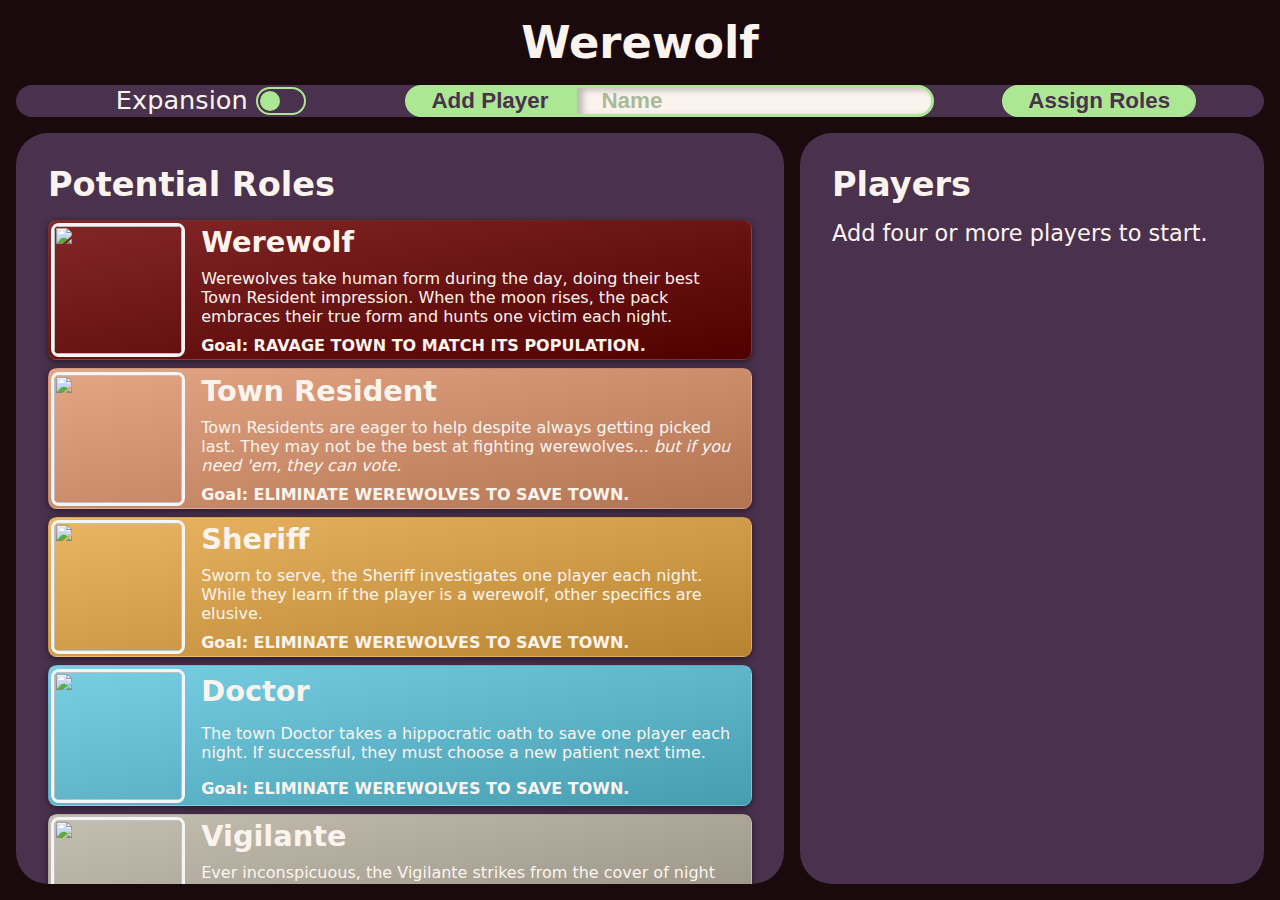
==== index.html @ fd6a9df3 "Updated file organization & enabled persistent game state" ====
<!DOCTYPE html>
<html lang="en">
  <head>
    <title>Werewolf: Game Setup</title>
    <meta charset="utf-8">
    <meta name="viewport" content="width=device-width, initial-scale=1.0">

    <link rel="stylesheet" href="styles.css">
  </head>
  <body>
    <div id="canvas" class="canvas-container">
      <header>
        <h1 class="center">Werewolf</h1>
      </header>
      
      <div id="game-setup" class="align-horizontal center">
        <div id="expansion" class="align-horizontal center">
          <p>Expansion</p>
          <label class="toggle-btn">
            <input type="checkbox" id="expansion-toggle">
            <span class="slider"></span>
          </label>
        </div>
        <div id="add-player" class="align-horizontal">
          <input type="button" id="add-player-btn" class="primary-btn" value="Add Player">
          <input type="text" id="new-player" class="input-field" placeholder="Name" min="1">
        </div>
        <input id="assign-roles-btn" type="button" class="primary-btn" value="Assign Roles">
      </div>

      <div id="players" class="list-container">
        <h2 id="players-header">Players</h2>
        <div id="players-list" class="list">
          <p id="no-players">Add four or more players to start.</p>
        </div>
      </div>

      <div id="roles" class="list-container">
        <h2 id="roles-header">Potential Roles</h2>
        <div id="roles-list" class="list"></div>
      </div>


    </div>
    <script type="module" src="./js/script.js"></script>
  </body>
</html>
---- styles.css ----
/* Variables */
/* https://coolors.co/001b2e-84dcc6-7d6d61-edafb8-f7e1d7 */
:root {
  /* --color-neutral: #EDD3C4; */
  --color-neutral: #9d99a0;
  --color-light: #fbf4ee;
  --color-dark: #1a090d;
  --color-action: #ace894;
  --color-light-accent: #a8ba9a;
  --color-dark-accent: #4a314d; 
  
}

/* canvas reset */
*, *::before, *::after {
  margin: 0;
  padding: 0;
  box-sizing: border-box;
}

/* canvas */
.canvas-container {
  display: grid;
  grid-template-columns: 768px 1fr;
  grid-template-rows: auto 2rem 1fr;
  overflow: auto;
  gap: 1rem;
  padding: 1rem;
  max-height: 100vh;

  background: var(--color-dark);
  color: var(--color-light);
  font-family: system-ui, -apple-system, BlinkMacSystemFont, 'Segoe UI', Roboto, Oxygen, Ubuntu, Cantarell, 'Open Sans', 'Helvetica Neue', sans-serif;
  font-size: 1.4rem;
  font-weight: 500;

}
.canvas-container header {
  grid-column: 1/span 2;
  grid-row: 1;
  display: flex;
  justify-content: center;
}


#game-setup {
  grid-column: 1/span 2;
  background: var(--color-dark-accent);
  border-radius: 1rem;
  justify-content: space-evenly;
}

#roles {
  grid-column: 1;
  grid-row: 3;
}

#players {
  grid-column: 2;
  grid-row: 3;
}

.center {
  justify-content: center;
  align-items: center;
  text-align: center;
}

.align-horizontal {
  display: flex;
}

.list-container {
  background: var(--color-dark-accent);
  border-radius: 2rem;

  display: grid;
  grid-template-columns: auto 1fr;
  grid-template-rows: auto 1fr;

  row-gap: 1rem;
  padding: 2rem;

  justify-content: start;
  align-items: start;
  overflow: auto;
}

.list-container h2 {
  grid-row: 1;
  grid-column: 1/span 2;
}

.list {
  grid-row: 2;
  grid-column: 1/span 2;

  display: grid;
  gap: .5rem;
}

.list-tile {
  color: var(--color-light);
  border: 1px solid rgba(255,255,255,.12);
  border-radius: .4em;
  box-shadow: 0px 2px 6px 0px rgba(0, 0, 0,.5);

  display: grid;
  grid-template-columns: auto 1fr auto;
  grid-template-rows: auto auto auto;
  
  width: min(700px, max-content);
  height: max-content;

  padding: .1em;

  align-items: center;

  row-gap: .4rem;
  column-gap: 1rem;
}


.input-field {
  border: 3px solid var(--color-action);
  box-shadow: inset 6px 2px 6px 0px rgba(50,50,50,.3); 

  width: min-content;
  padding: .1rem 1.5rem;
  height: 2rem;

  font-size: 1.4rem;
  font-weight: 700;

  background: var(--color-light);
  color: var(--color-dark);
  
}

.input-field:hover {
  text-indent: 2px;
  margin-top: 2px;
}

.input-field::placeholder {
  color: var(--color-light-accent);
}

.input-field:disabled {
  background-color: var(--color-light-accent);
  border-color: var(--color-light-accent)
}

.primary-btn {
  position: relative;
  box-sizing: border-box;
  background-color: var(--color-action);
  color: var(--color-dark-accent);

  cursor: pointer;
  
  border: 2px solid var(--color-action);
  border-radius: 2rem;
  
  /* box-shadow: 0px 2px 6px 0px rgba(50,50,50,.3); */

  width: min-content;
  padding: .2rem 1.5rem;
  height: 2rem;
  line-height: .9rem;

  font-size: 1.4rem;
  font-weight: 600;

  transition:
    text 0.3s ease-in-out, 
    background 0.3s ease;
}

.primary-btn::before {
  content: "";
  position: absolute;
  top: 100%;
  left: 100%;
  width: 150%;
  height: 150%;
  background: linear-gradient(top top left, transparent 50%, var(--color-action) 50%);
  transform: rotate(45deg);
  transform-origin: bottom right;
  transition: top 0.2s ease-out, left 0.2s ease-out;
}

.primary-btn:hover {
  background: var(--color-dark-accent);
  color: var(--color-action);
  text-indent: 2px;
  margin-top: 2px;
}

.primary-btn:active {
  background-color: var(--color-action);
  color: var(--color-dark-accent);
  text-indent: 4px;
  margin-top: 4px;
}

.primary-btn:active::before {
  top: -25%;
  left: -25%;
}

.primary-btn:disabled {
  background-color: var(--color-dark-accent);
  color: var(--color-light-accent);
  border-color: var(--color-light-accent);
}

#expansion {
  font-size: 1.6rem;
  margin: 0 2rem;
}

#expansion p {
  padding-bottom: .1rem;
}

#add-player-btn {
  grid-row: 1;
  grid-column: 2;
  border-radius: 0;
  border-top-left-radius: 2rem;
  border-bottom-left-radius: 2rem;
}

#new-player {
  grid-row: 1;
  grid-column: 3;
  border-top-right-radius: 2rem;
  border-bottom-right-radius: 2rem;
}

#assign-roles {
  grid-row: 2;
  grid-column: 2/span 2;
  max-height: 2rem;
}

.role-name {
  font-size: 1.8rem;
}

.role-description, .win-condition {
  font-size: 1rem;
  font-weight: 400;
  color: var(--color-light);
} 

.role-description {
  grid-row: 2;
}

.role-description span {
  font-style: italic;
  text-align: center;
}

.win-condition {
  grid-column: 2;
  grid-row: 3;
  font-weight: 600;
}





.role-portrait {
  box-sizing: content-box;
  width: 128px;
  height: 128px;
  border-radius: .5rem;
  grid-row: 1/span 3;
  border: 3px solid whitesmoke;
  transition: all .3s ease-in-out;
}
.role-portrait:hover {
  width: 256px;
  height: 256px;
}



/* toggle button */
.toggle-btn {
  position: relative;
  display: inline-block;
  width: 50px;
  height: 28px;
  margin-left: .5rem;
}

.toggle-btn input {
  display: none;
}

.slider {
  position: absolute;
  cursor: pointer;
  top: 0;
  left: 0;
  right: 0;
  bottom: 0;
  background-color: var(--color-dark-accent);
  transition: 0.4s;
  border-radius: 24px;
  border: 2px solid var(--color-action);
}

.slider:before {
  position: absolute;
  content: "";
  height: 20px;
  width: 20px;
  left: 2px;
  bottom: 2px;
  background-color: var(--color-action);
  transition: 0.4s;
  border-radius: 50%;
}

input:checked + .slider {
  background-color: var(--color-action);
}

input:checked + .slider:before {
  transform: translateX(21px);
  background-color: var(--color-dark-accent);
}

/* scroll bars */
.list-container::-webkit-scrollbar {
  display: block;
  width: .6rem;
}

.list-container::-webkit-scrollbar-thumb {
  background-color: var(--color-action);
  border: 2px solid var(--color-action);
  border-radius: 1rem;
}

.list-container::-webkit-scrollbar-track {
  margin: 1.5rem 0;
}


/* canvas Resizing */
/* @media (max-width: 1520px) {


} */
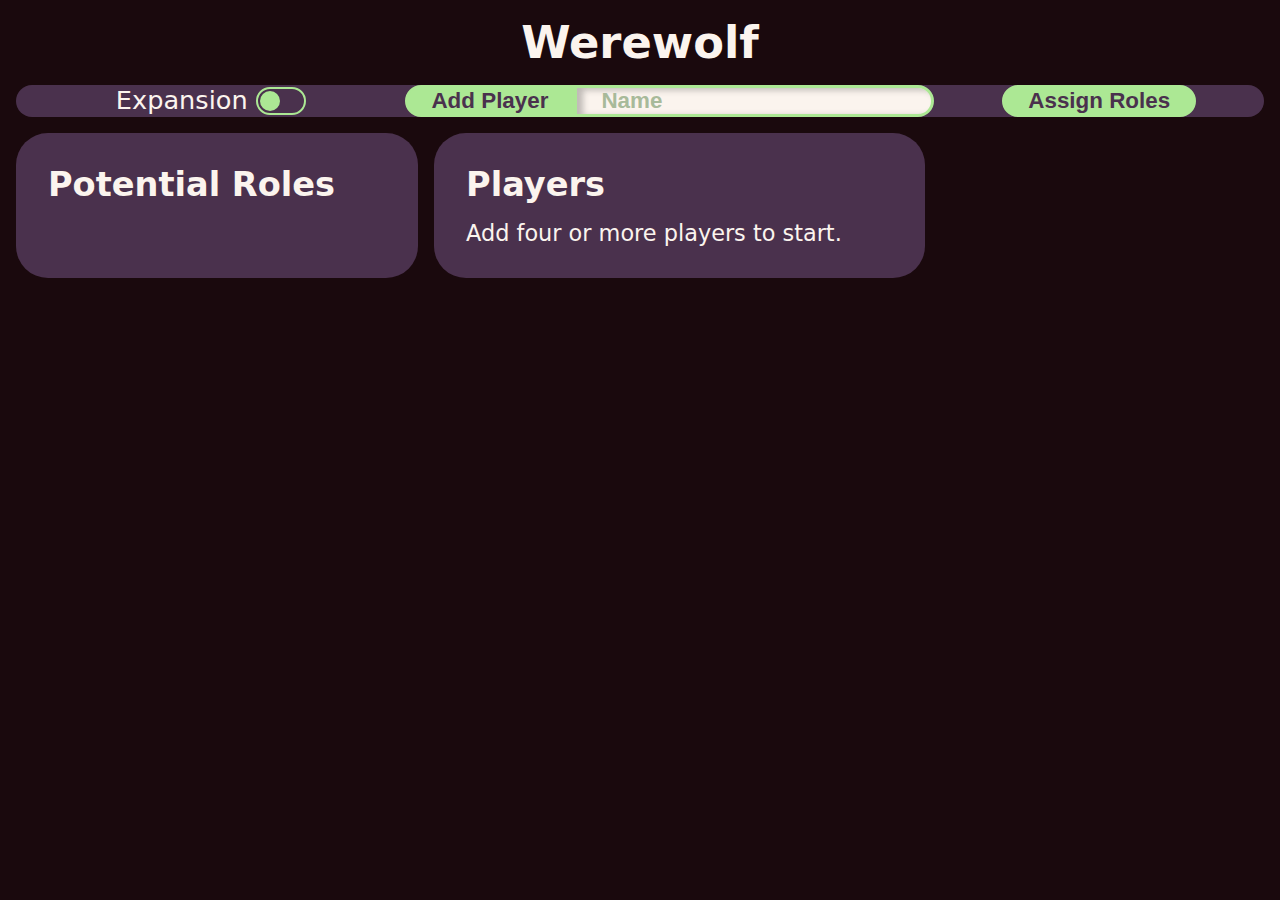
==== commit b057352a: "another update to path logic" ====
--- a/index.html
+++ b/index.html
@@ -2,7 +2,7 @@
 <html lang="en">
   <head>
     <title>Werewolf: Game Setup</title>
-    <meta charset="utf-8">
+    <meta charset="UTF-8">
     <meta name="viewport" content="width=device-width, initial-scale=1.0">
 
     <link rel="stylesheet" href="styles.css">
--- a/styles.css
+++ b/styles.css
@@ -19,16 +19,20 @@
 }
 
 /* canvas */
+body {
+  background: var(--color-dark);
+}
+
 .canvas-container {
   display: grid;
-  grid-template-columns: 768px 1fr;
+  grid-template-columns: auto;
   grid-template-rows: auto 2rem 1fr;
   overflow: auto;
   gap: 1rem;
   padding: 1rem;
   max-height: 100vh;
 
-  background: var(--color-dark);
+  
   color: var(--color-light);
   font-family: system-ui, -apple-system, BlinkMacSystemFont, 'Segoe UI', Roboto, Oxygen, Ubuntu, Cantarell, 'Open Sans', 'Helvetica Neue', sans-serif;
   font-size: 1.4rem;
@@ -36,7 +40,7 @@
 
 }
 .canvas-container header {
-  grid-column: 1/span 2;
+  grid-column: 1/span 3;
   grid-row: 1;
   display: flex;
   justify-content: center;
@@ -44,7 +48,7 @@
 
 
 #game-setup {
-  grid-column: 1/span 2;
+  grid-column: 1/span 3;
   background: var(--color-dark-accent);
   border-radius: 1rem;
   justify-content: space-evenly;
@@ -88,19 +92,38 @@
 
 .list-container h2 {
   grid-row: 1;
+  grid-column: 1;
+}
+
+.alert-message {
+  grid-row: 1;
+  grid-column: 2;
+}
+
+.list {
+  grid-row: 2;
   grid-column: 1/span 2;
-}
-
-.list {
-  grid-row: 2;
-  grid-column: 1/span 2;
 
   display: grid;
   gap: .5rem;
 }
 
+.game-board {
+  grid-row: 3;
+  grid-column: 1/span 3;
+  display: grid;
+  grid-template-columns: 1fr 3fr 2fr;
+
+  gap: 1rem;
+  
+}
+
+.timer {
+  display: flex;
+  column-gap: 1rem;
+}
+
 .list-tile {
-  color: var(--color-light);
   border: 1px solid rgba(255,255,255,.12);
   border-radius: .4em;
   box-shadow: 0px 2px 6px 0px rgba(0, 0, 0,.5);
@@ -109,7 +132,8 @@
   grid-template-columns: auto 1fr auto;
   grid-template-rows: auto auto auto;
   
-  width: min(700px, max-content);
+  max-width: 576px;
+  width: fit-content;
   height: max-content;
 
   padding: .1em;
@@ -120,6 +144,89 @@
   column-gap: 1rem;
 }
 
+.initial-player-tile {
+  display: flex;
+  border-radius: .5rem;
+  width: 300px;
+  gap: 1rem;
+}
+
+.assigned-player-tile {
+  display: grid;
+  grid-template-columns: auto 1fr 20px;
+  grid-template-rows: auto 1fr;
+
+  border: 1px solid rgba(255,255,255,.12);
+  border-radius: .5rem;
+  box-shadow: 0px 2px 6px 0px rgba(0, 0, 0,.5);
+
+  column-gap: .5rem;
+
+  align-items: center;
+  width: 300px;
+
+  padding-right: .3rem;
+}
+
+.assigned-player-tile h3 {
+  grid-column: 2;
+  grid-row: 1;
+}
+
+.assigned-player-tile button {
+  grid-column: 3;
+  grid-row: 2;
+}
+
+.assigned-player-tile p {
+  grid-column: 2;
+  grid-row: 2;
+}
+
+.game-active-players {
+  grid-row: 2;
+  grid-column: 1/span 2;
+
+  display: grid;
+  grid-template-columns: repeat(5, 1fr);
+  
+  gap: 1rem;
+}
+
+#instructions {
+  grid-row: 1;
+  grid-column: 1/span 5;
+}
+
+.log {
+  grid-row: 2;
+}
+
+
+
+.game-player-tile {
+  display: grid;
+  grid-template-columns: auto;
+  grid-template-rows: auto auto;
+
+  row-gap: .5rem;
+  padding: .2rem;
+
+  border: 1px solid rgba(255,255,255,.12);
+  border-radius: .5rem;
+  box-shadow: 0px 2px 6px 0px rgba(0, 0, 0,.5);
+
+  width: max-content;
+  height: max-content;
+
+  justify-content: center;
+  text-align: center;
+  cursor: pointer;
+}
+
+.game-player-tile:hover {
+  transform: scale(105%);
+}
 
 .input-field {
   border: 3px solid var(--color-action);
@@ -215,6 +322,20 @@
   border-color: var(--color-light-accent);
 }
 
+.icon-btn {
+  
+  background-color: transparent;
+  width: 18px;
+  border: none;
+
+
+  transition: all 0.2s ease;
+}
+
+.icon-btn:hover {
+  width: 22px;
+}
+
 #expansion {
   font-size: 1.6rem;
   margin: 0 2rem;
@@ -243,6 +364,13 @@
   grid-row: 2;
   grid-column: 2/span 2;
   max-height: 2rem;
+}
+
+.popup {
+  display: none;
+  position: absolute;
+  z-index: 999;
+
 }
 
 .role-name {
@@ -272,7 +400,21 @@
 
 
 
-
+.role-portrait-small {
+  box-sizing: content-box;
+  width: 64px;
+  height: 64px;
+  border-radius: .5rem;
+  grid-row: 1/span 3;
+  border: 2px solid whitesmoke;
+  transition: all .3s ease-in-out;
+  cursor: pointer;
+}
+
+.role-portrait-small:hover {
+  width: 128px;
+  height: 128px;
+}
 
 .role-portrait {
   box-sizing: content-box;
@@ -282,13 +424,23 @@
   grid-row: 1/span 3;
   border: 3px solid whitesmoke;
   transition: all .3s ease-in-out;
-}
+  cursor: pointer;
+}
+
 .role-portrait:hover {
   width: 256px;
   height: 256px;
 }
 
-
+.player-portrait {
+  box-sizing: content-box;
+  width: 128px;
+  height: 128px;
+  border-radius: .5rem;
+  grid-row: 1/span 3;
+  border: 3px solid whitesmoke;
+  transition: all .3s ease-in-out;
+}
 
 /* toggle button */
 .toggle-btn {
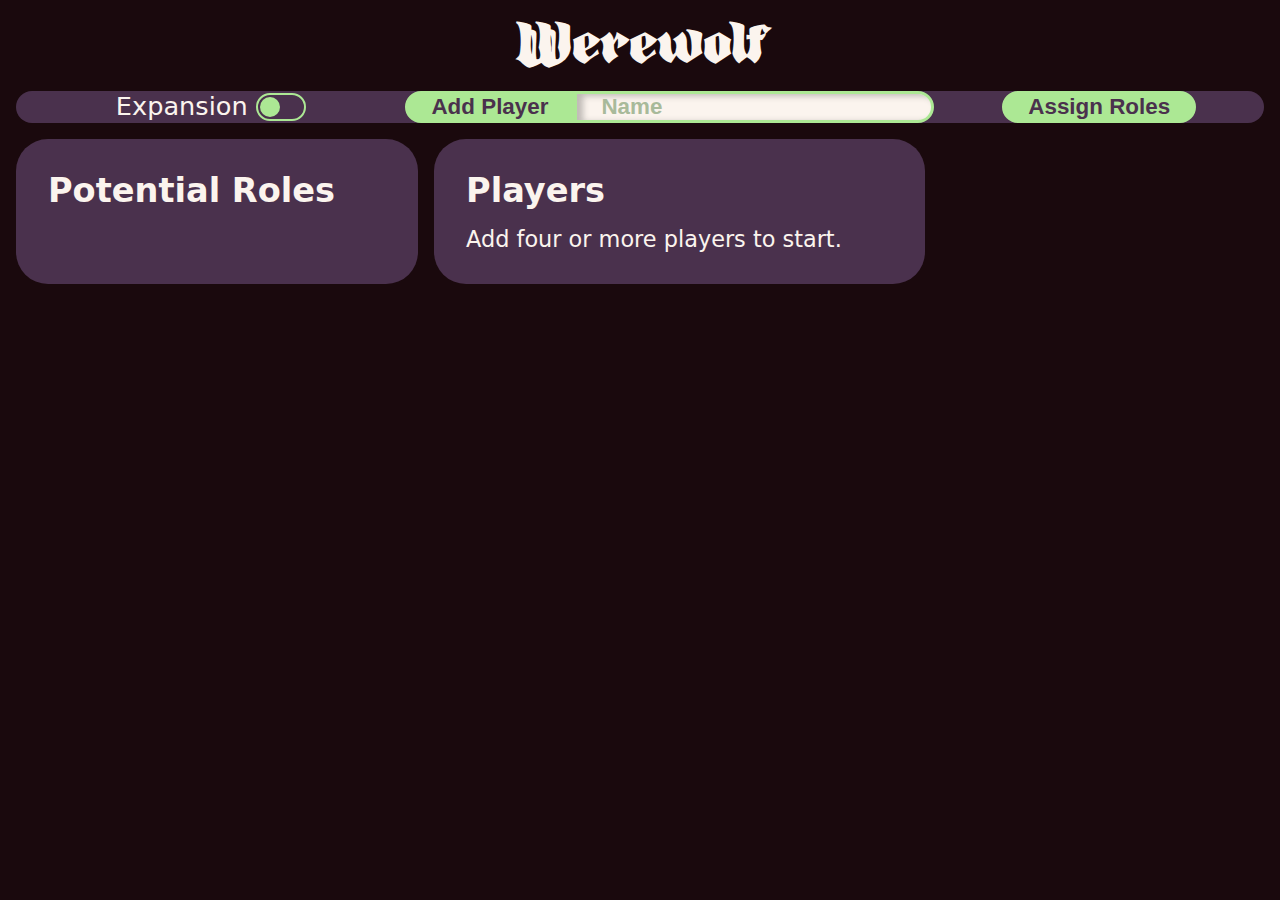
==== commit abbb5ec0: "Finished initial day-night cycle prepared refresh" ====
--- a/index.html
+++ b/index.html
@@ -1,7 +1,7 @@
 <!DOCTYPE html>
 <html lang="en">
   <head>
-    <title>Werewolf: Game Setup</title>
+    <title>Werewolf Valley</title>
     <meta charset="UTF-8">
     <meta name="viewport" content="width=device-width, initial-scale=1.0">
 
--- a/styles.css
+++ b/styles.css
@@ -1,5 +1,16 @@
 /* Variables */
 /* https://coolors.co/001b2e-84dcc6-7d6d61-edafb8-f7e1d7 */
+@font-face {
+  font-family: 'Night Brush';
+  src: url('./fonts/Night\ Brush.ttf'); 
+}
+
+@font-face {
+  font-family: 'God Hells';
+  src: url('./fonts/God\ Hells.ttf');
+}
+
+
 :root {
   /* --color-neutral: #EDD3C4; */
   --color-neutral: #9d99a0;
@@ -9,6 +20,9 @@
   --color-light-accent: #a8ba9a;
   --color-dark-accent: #4a314d; 
   
+  --font-header: 'God Hells', system-ui, sans-serif;
+  --font-names: 'Night Brush', system-ui, sans-serif;
+  --font-content: system-ui, -apple-system, BlinkMacSystemFont, 'Segoe UI', Roboto, Oxygen, Ubuntu, Cantarell, 'Open Sans', 'Helvetica Neue', sans-serif;
 }
 
 /* canvas reset */
@@ -34,7 +48,7 @@
 
   
   color: var(--color-light);
-  font-family: system-ui, -apple-system, BlinkMacSystemFont, 'Segoe UI', Roboto, Oxygen, Ubuntu, Cantarell, 'Open Sans', 'Helvetica Neue', sans-serif;
+  font-family: var(--font-content);
   font-size: 1.4rem;
   font-weight: 500;
 
@@ -144,6 +158,15 @@
   column-gap: 1rem;
 }
 
+.list-tile img {
+  grid-row: 1/span 3;
+  grid-column: 1;
+}
+
+.list-tile p {
+  grid-column: 2;
+}
+
 .initial-player-tile {
   display: flex;
   border-radius: .5rem;
@@ -227,6 +250,53 @@
 .game-player-tile:hover {
   transform: scale(105%);
 }
+
+.voting-player-tile {
+  box-sizing: border-box;
+  display: grid;
+  grid-template-columns: 1fr 1fr;
+  grid-template-rows: 134px auto auto 25px;
+
+  row-gap: .5rem;
+  padding: .2rem;
+  padding-bottom: .5rem;
+
+  border: 1px solid rgba(255,255,255,.12);
+  border-radius: .5rem;
+  box-shadow: 0px 2px 6px 0px rgba(0, 0, 0,.5);
+
+  width: max-content;
+  height: max-content;
+
+  justify-content: center;
+  align-items: center;
+  text-align: center;
+}
+
+.voting-player-tile img {
+  grid-column: 1/span 2;
+  grid-row: 1/span 1;
+  justify-self: center;
+}
+
+.voting-player-tile h3, p {
+  grid-column: 1/span2;
+}
+
+.voting-player-tile p {
+  font-size: .8rem;
+}
+
+.voting-player-tile button:nth-of-type(1) {
+  grid-column: 1;
+  justify-self: center;
+}
+
+.voting-player-tile button:nth-of-type(2) {
+  grid-column: 2;
+  justify-self: center;
+}
+
 
 .input-field {
   border: 3px solid var(--color-action);
@@ -325,7 +395,7 @@
 .icon-btn {
   
   background-color: transparent;
-  width: 18px;
+  width: 25px;
   border: none;
 
 
@@ -333,7 +403,8 @@
 }
 
 .icon-btn:hover {
-  width: 22px;
+  width: 28px;
+  cursor: pointer;
 }
 
 #expansion {
@@ -421,7 +492,6 @@
   width: 128px;
   height: 128px;
   border-radius: .5rem;
-  grid-row: 1/span 3;
   border: 3px solid whitesmoke;
   transition: all .3s ease-in-out;
   cursor: pointer;
@@ -506,6 +576,31 @@
 }
 
 
+.voted-for {
+  border: 4px solid var(--color-action);
+}
+
+.voted-against {
+  border: 4px solid var(--color-neutral);
+}
+
+h1 {
+  font-family: var(--font-header);
+}
+
+
+
+/* h2 {
+  font-size: 3rem;
+  font-family: var(--font-content);
+  letter-spacing: .1rem;
+}
+
+h3 {
+  font-size: 1rem;
+  font-family: var(--font-content);
+  letter-spacing: .1rem;
+} */
 /* canvas Resizing */
 /* @media (max-width: 1520px) {
 
